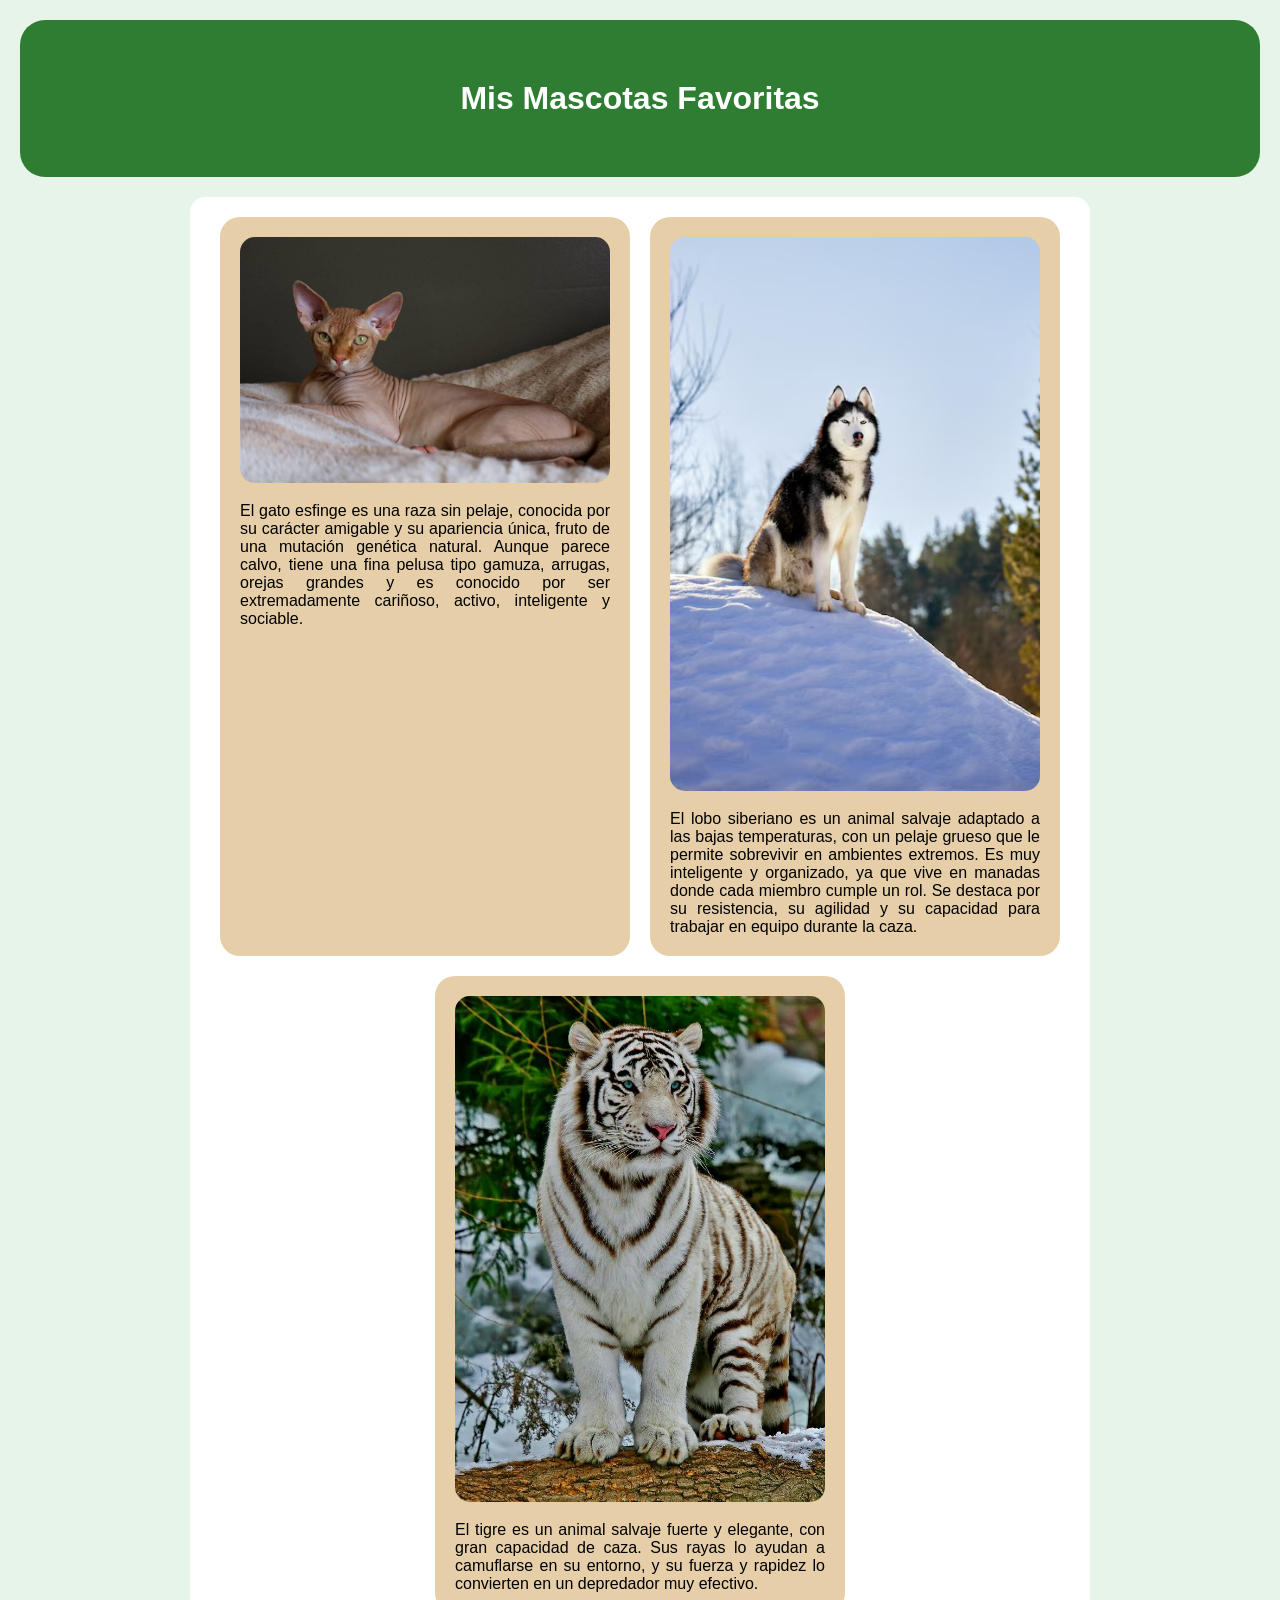
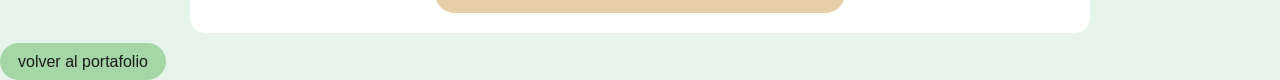
==== mascota.html @ ddca3182 "actualizacion" ====
<!DOCTYPE html>
<html>

<head>
  <meta charset="UTF-8">
  <meta name="viewport" content="width=device-width, initial-scale=1">
  <title>mis mascotas</title>
  <link rel="stylesheet" href="Styles.css">
</head>

<body>
  <header class="flax">
    <h1>Mis Mascotas Favoritas</h1>
  </header>
  
  <section class="cuerpo">
    <article class="imag">
      <img src="gato.JPG.JPG" alt="gato esfinge">
      <p>El gato esfinge es una raza sin pelaje, conocida por su carácter amigable y su apariencia única, fruto de una mutación genética natural. Aunque parece calvo, tiene una fina pelusa tipo gamuza, arrugas, orejas grandes y es conocido por ser extremadamente cariñoso, activo, inteligente y sociable.</p>
    </article>
    
    <article class="imag">
      <img src="lobo.JPG.AVIF" alt="lobo siberiano">
      <p>El lobo siberiano es un animal salvaje adaptado a las bajas temperaturas, con un pelaje grueso que le permite sobrevivir en ambientes extremos. Es muy inteligente y organizado, ya que vive en manadas donde cada miembro cumple un rol. Se destaca por su resistencia, su agilidad y su capacidad para trabajar en equipo durante la caza.</p>
    </article>
    
    <article class="imag">
      <img src="tigre.JPG.JPG" alt="tigre">
      <p>El tigre es un animal salvaje fuerte y elegante, con gran capacidad de caza. Sus rayas lo ayudan a camuflarse en su entorno, y su fuerza y rapidez lo convierten en un depredador muy efectivo.</p>
    </article>
  </section>
  
  <a  href="index.html">volver al portafolio</a>
</body>

</html>
---- Styles.css ----
* {
  margin: 0;
  padding: 0;
  box-sizing: border-box;
}

body {
  font-family: Montserrat, sans-serif;
  background-color: #e6f4ea;
  color: black;
}

.header {
  background-color: #2e7d32;
  color: white;
  padding: 60px 20px;
  text-align: center;
  border-radius: 25px;
  margin: 20px;
  box-shadow: 0px 4px 10px rgba(0, 0, 0, 0.2);
}

.header h1 {
  font-size: 40px;
  font-family: serif;
}

.botones {
  display: flex;
  flex-wrap: wrap;
  justify-content: center;
  gap: 15px;
}

.botones a {
  text-decoration: none;
  color: #1b1b1b;
  background-color: #a5d6a7;
  padding: 10px 18px;
  border-radius: 20px;
  transition: all 0.3s ease;
  font-weight: 500;
}

.botones a:hover {
  transform: translateY(-4px);
  background-color: #66bb6a;
  box-shadow: 0px 8px 15px rgba(0, 0, 0, 0.2);
}

.seccion {
  background-color: white;
  padding: 20px;
  margin: 20px;
  border-radius: 15px;
  box-shadow: 0px 2px 8px rgba(0, 0, 0, 0.1);
}

input,
textarea {
  width: 261px;
  margin: 8px 8px 8px 0;
  box-shadow: 10px 20px 20px rgba(4, 6, 7, 0.2);
  border-radius: 12px;
}

.flax {
  background-color: #2e7d32;
  color: white;
  padding: 60px 20px;
  text-align: center;
  border-radius: 25px;
  margin: 20px;
}

.cuerpo {
  background-color: white;
  padding: 20px;
  margin: 20px auto;
  border-radius: 15px;
  max-width: 900px;
  display: flex;
  flex-wrap: wrap;
  gap: 20px;
  justify-content: center;
}

.imag {
  background-color: #e6cfa8;
  padding: 20px;
  border-radius: 20px;
  flex: 1 1 calc(50% - 20px);
  max-width: calc(50% - 20px);
}

.imag img {
  width: 100%;
  height: auto;
  border-radius: 15px;
  margin-bottom: 15px;
}

.imag p {
  text-align: justify;
}

@media (max-width: 600px) {
  .imag {
    flex: 1 1 100%;
    max-width: 100%;
  }
  
  .header h1 {
    font-size: 28px;
  }
}
a{
  text-decoration: none;
  color: #1b1b1b;
  background-color: #a5d6a7;
  padding: 10px 18px;
  border-radius: 20px;
  transition: all 0.3s ease;
  font-weight: 500;
  
}

a:hover{
  transform: translateY(-4px);
  background-color: #66bb6a;
  box-shadow: 0px 8px 15px rgba(0, 0, 0, 0.2);
  
}
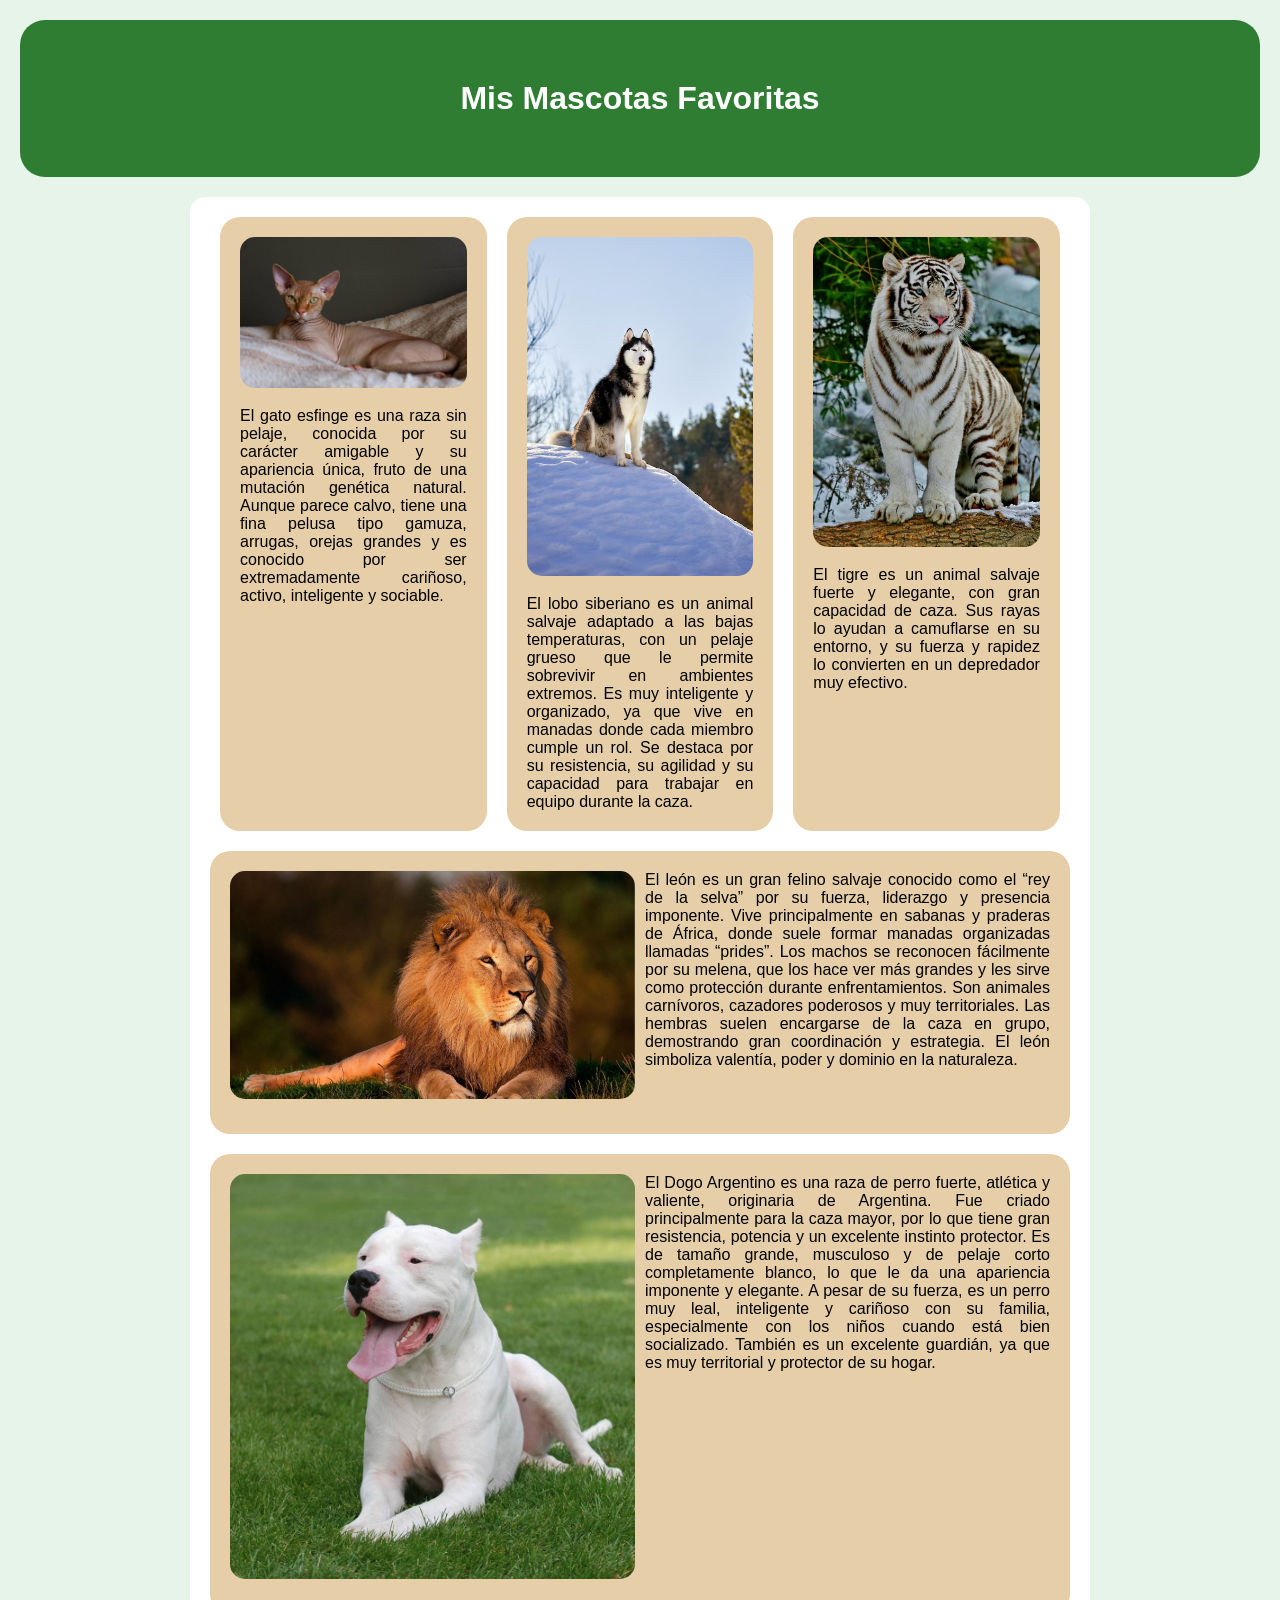
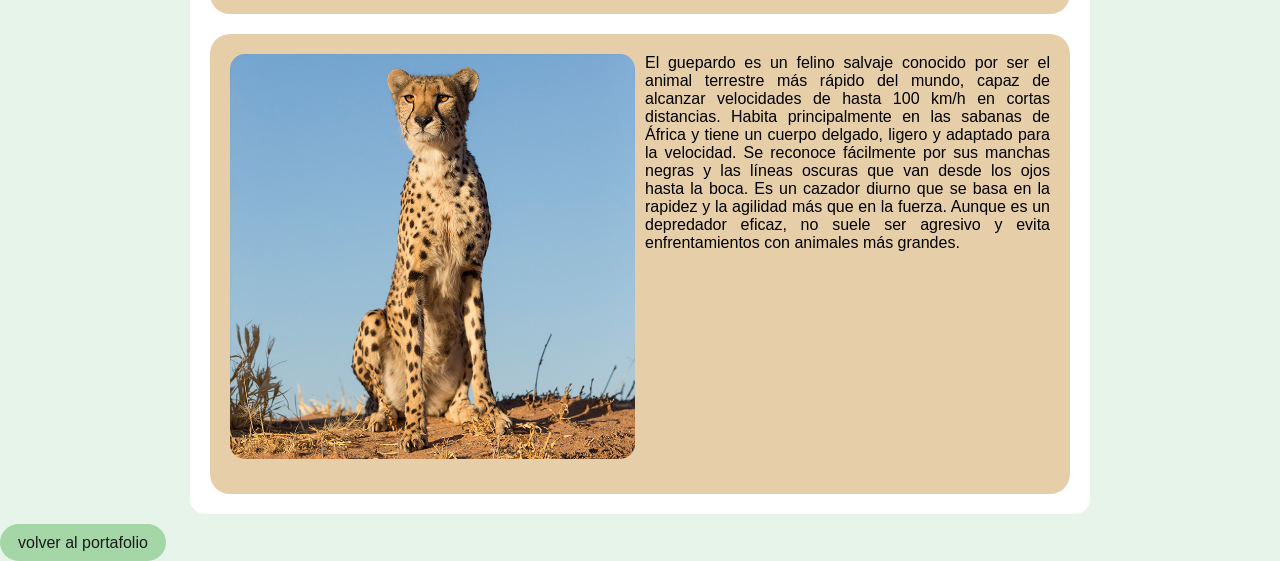
==== commit eb060740: "nuevo" ====
--- a/mascota.html
+++ b/mascota.html
@@ -15,19 +15,40 @@
   
   <section class="cuerpo">
     <article class="imag">
-      <img src="gato.JPG.JPG" alt="gato esfinge">
+      <img src="imagenes/gato.JPG" alt="gato esfinge">
       <p>El gato esfinge es una raza sin pelaje, conocida por su carácter amigable y su apariencia única, fruto de una mutación genética natural. Aunque parece calvo, tiene una fina pelusa tipo gamuza, arrugas, orejas grandes y es conocido por ser extremadamente cariñoso, activo, inteligente y sociable.</p>
     </article>
     
     <article class="imag">
-      <img src="lobo.JPG.AVIF" alt="lobo siberiano">
+      <img src="imagenes/lobo.AVIF" alt="lobo siberiano">
       <p>El lobo siberiano es un animal salvaje adaptado a las bajas temperaturas, con un pelaje grueso que le permite sobrevivir en ambientes extremos. Es muy inteligente y organizado, ya que vive en manadas donde cada miembro cumple un rol. Se destaca por su resistencia, su agilidad y su capacidad para trabajar en equipo durante la caza.</p>
     </article>
     
     <article class="imag">
-      <img src="tigre.JPG.JPG" alt="tigre">
+      <img src="imagenes/tigre.JPG" alt="tigre">
       <p>El tigre es un animal salvaje fuerte y elegante, con gran capacidad de caza. Sus rayas lo ayudan a camuflarse en su entorno, y su fuerza y rapidez lo convierten en un depredador muy efectivo.</p>
     </article>
+    <article class="grid">
+      <img src="imagenes/leon.jpeg" alt="leon" />
+      <p>
+        El león es un gran felino salvaje conocido como el “rey de la selva” por su fuerza, liderazgo y presencia imponente. Vive principalmente en sabanas y praderas de África, donde suele formar manadas organizadas llamadas “prides”. Los machos se reconocen fácilmente por su melena, que los hace ver más grandes y les sirve como protección durante enfrentamientos. Son animales carnívoros, cazadores poderosos y muy territoriales. Las hembras suelen encargarse de la caza en grupo, demostrando gran coordinación y estrategia. El león simboliza valentía, poder y dominio en la naturaleza.
+      </p>
+      
+    </article>
+    
+    <article class="grid">
+      <img src="imagenes/dogo.jpeg" alt="dogo argentino" />
+      <p>El Dogo Argentino es una raza de perro fuerte, atlética y valiente, originaria de Argentina. Fue criado principalmente para la caza mayor, por lo que tiene gran resistencia, potencia y un excelente instinto protector. Es de tamaño grande, musculoso y de pelaje corto completamente blanco, lo que le da una apariencia imponente y elegante. A pesar de su fuerza, es un perro muy leal, inteligente y cariñoso con su familia, especialmente con los niños cuando está bien socializado. También es un excelente guardián, ya que es muy territorial y protector de su hogar.</p>
+      
+    </article >
+    
+    <article class="grid">
+      <img src="imagenes/guepardo.jpeg" alt="guepardo" />
+      <p>El guepardo es un felino salvaje conocido por ser el animal terrestre más rápido del mundo, capaz de alcanzar velocidades de hasta 100 km/h en cortas distancias. Habita principalmente en las sabanas de África y tiene un cuerpo delgado, ligero y adaptado para la velocidad. Se reconoce fácilmente por sus manchas negras y las líneas oscuras que van desde los ojos hasta la boca. Es un cazador diurno que se basa en la rapidez y la agilidad más que en la fuerza. Aunque es un depredador eficaz, no suele ser agresivo y evita enfrentamientos con animales más grandes.</p>
+      
+    </article>
+   
+    
   </section>
   
   <a  href="index.html">volver al portafolio</a>
--- a/Styles.css
+++ b/Styles.css
@@ -11,6 +11,9 @@
 }
 
 .header {
+  display: flex;
+  align-items: center;
+  justify-content: space-between;
   background-color: #2e7d32;
   color: white;
   padding: 60px 20px;
@@ -27,8 +30,9 @@
 
 .botones {
   display: flex;
-  flex-wrap: wrap;
-  justify-content: center;
+  flex-direction: column;
+  justify-content: flex-end;
+  align-items: center;
   gap: 15px;
 }
 
@@ -55,6 +59,14 @@
   border-radius: 15px;
   box-shadow: 0px 2px 8px rgba(0, 0, 0, 0.1);
 }
+
+#mis-proyectos ul {
+  display: grid;
+  grid-template-columns: repeat(auto-fit, minmax(250px, 1fr));
+  gap: 10px;
+}
+
+
 
 input,
 textarea {
@@ -83,15 +95,17 @@
   flex-wrap: wrap;
   gap: 20px;
   justify-content: center;
+  
 }
 
 .imag {
   background-color: #e6cfa8;
   padding: 20px;
   border-radius: 20px;
-  flex: 1 1 calc(50% - 20px);
-  max-width: calc(50% - 20px);
+  flex: 1 1 calc(33.33% - 20px);
+  max-width: calc(33.33% - 20px);
 }
+
 
 .imag img {
   width: 100%;
@@ -104,6 +118,27 @@
   text-align: justify;
 }
 
+.grid {
+  display: grid;
+  grid-template-columns: repeat(auto-fit, minmax(250px, 1fr));
+  gap: 10px;
+  background-color: #e6cfa8;
+  padding: 20px;
+  border-radius: 20px;
+
+}
+.grid img {
+  width: 100%;
+  height: auto;
+  border-radius: 15px;
+  margin-bottom: 15px;
+}
+
+.grid p {
+  text-align: justify;
+}
+
+
 @media (max-width: 600px) {
   .imag {
     flex: 1 1 100%;
@@ -114,6 +149,13 @@
     font-size: 28px;
   }
 }
+
+@media (max-width: 600px) {
+  .grid {
+    grid-template-columns: 1fr;
+  }
+}
+
 a{
   text-decoration: none;
   color: #1b1b1b;
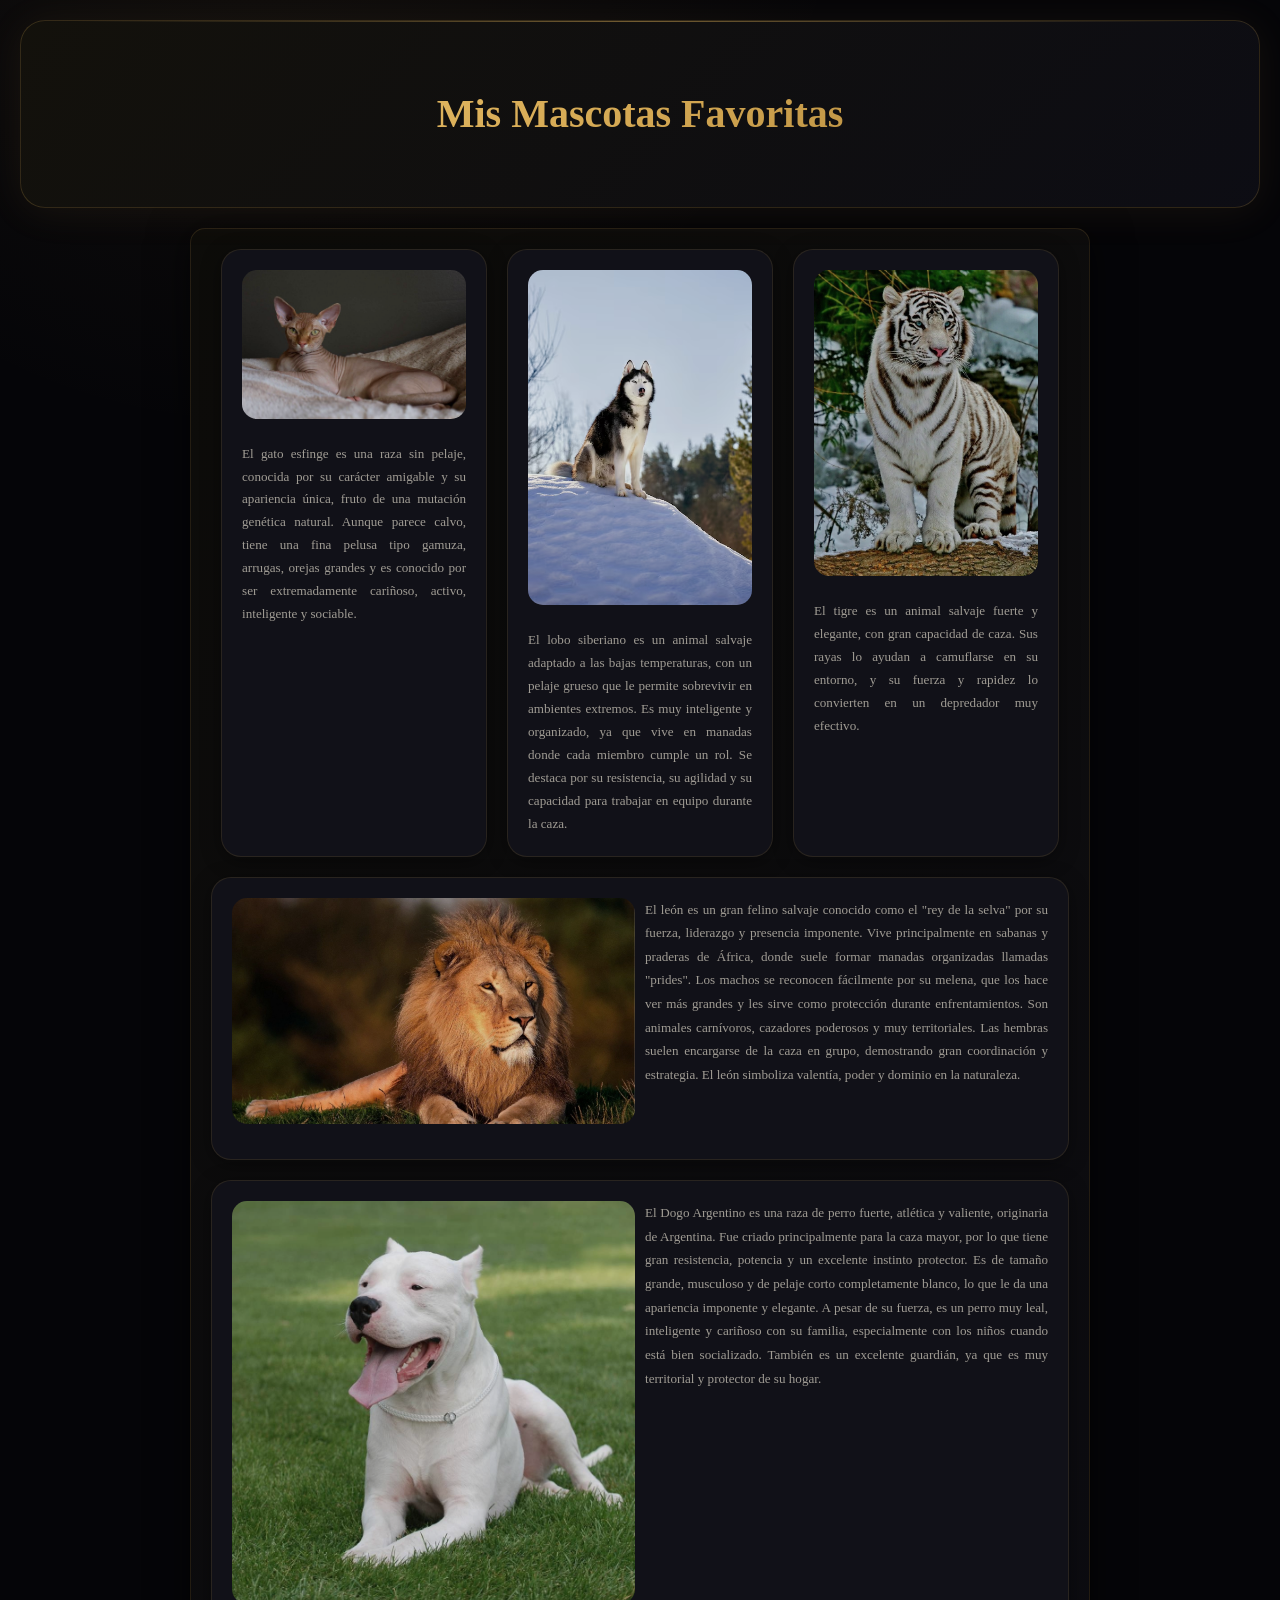
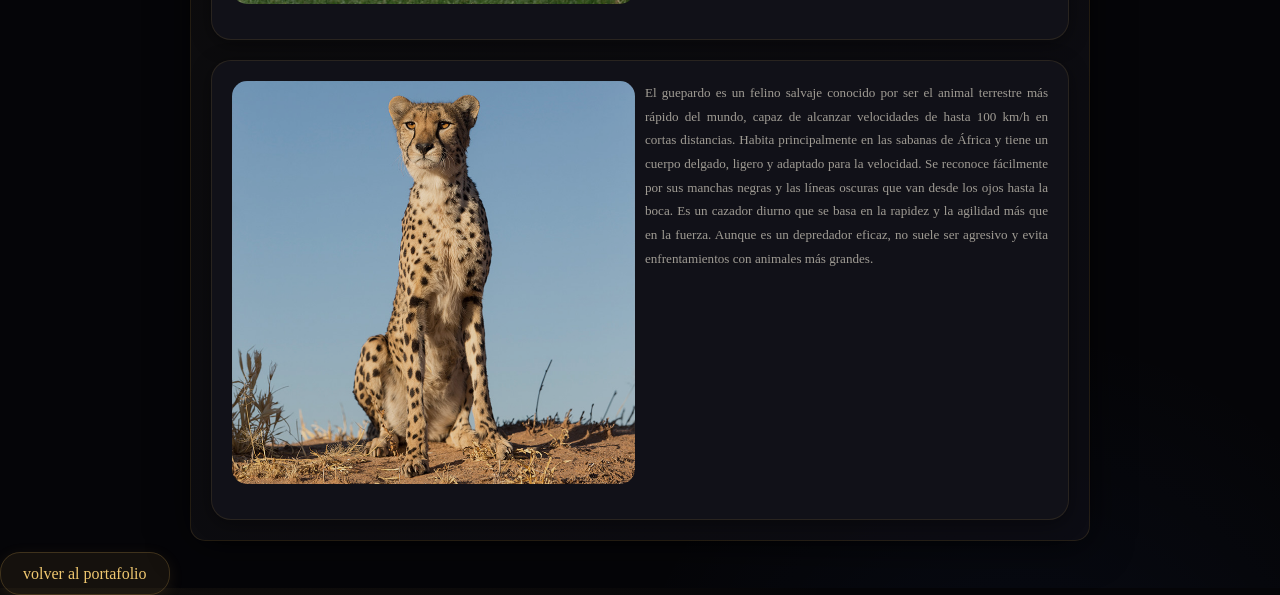
==== commit 3c350dea: "Fix HTML formatting and clean up code" ====
--- a/mascota.html
+++ b/mascota.html
@@ -1,13 +1,11 @@
 <!DOCTYPE html>
 <html>
-
 <head>
   <meta charset="UTF-8">
   <meta name="viewport" content="width=device-width, initial-scale=1">
   <title>mis mascotas</title>
   <link rel="stylesheet" href="Styles.css">
 </head>
-
 <body>
   <header class="flax">
     <h1>Mis Mascotas Favoritas</h1>
@@ -28,30 +26,25 @@
       <img src="imagenes/tigre.JPG" alt="tigre">
       <p>El tigre es un animal salvaje fuerte y elegante, con gran capacidad de caza. Sus rayas lo ayudan a camuflarse en su entorno, y su fuerza y rapidez lo convierten en un depredador muy efectivo.</p>
     </article>
+
     <article class="grid">
       <img src="imagenes/leon.jpeg" alt="leon" />
       <p>
-        El león es un gran felino salvaje conocido como el “rey de la selva” por su fuerza, liderazgo y presencia imponente. Vive principalmente en sabanas y praderas de África, donde suele formar manadas organizadas llamadas “prides”. Los machos se reconocen fácilmente por su melena, que los hace ver más grandes y les sirve como protección durante enfrentamientos. Son animales carnívoros, cazadores poderosos y muy territoriales. Las hembras suelen encargarse de la caza en grupo, demostrando gran coordinación y estrategia. El león simboliza valentía, poder y dominio en la naturaleza.
+        El león es un gran felino salvaje conocido como el "rey de la selva" por su fuerza, liderazgo y presencia imponente. Vive principalmente en sabanas y praderas de África, donde suele formar manadas organizadas llamadas "prides". Los machos se reconocen fácilmente por su melena, que los hace ver más grandes y les sirve como protección durante enfrentamientos. Son animales carnívoros, cazadores poderosos y muy territoriales. Las hembras suelen encargarse de la caza en grupo, demostrando gran coordinación y estrategia. El león simboliza valentía, poder y dominio en la naturaleza.
       </p>
-      
     </article>
     
     <article class="grid">
       <img src="imagenes/dogo.jpeg" alt="dogo argentino" />
       <p>El Dogo Argentino es una raza de perro fuerte, atlética y valiente, originaria de Argentina. Fue criado principalmente para la caza mayor, por lo que tiene gran resistencia, potencia y un excelente instinto protector. Es de tamaño grande, musculoso y de pelaje corto completamente blanco, lo que le da una apariencia imponente y elegante. A pesar de su fuerza, es un perro muy leal, inteligente y cariñoso con su familia, especialmente con los niños cuando está bien socializado. También es un excelente guardián, ya que es muy territorial y protector de su hogar.</p>
-      
-    </article >
+    </article>
     
     <article class="grid">
       <img src="imagenes/guepardo.jpeg" alt="guepardo" />
       <p>El guepardo es un felino salvaje conocido por ser el animal terrestre más rápido del mundo, capaz de alcanzar velocidades de hasta 100 km/h en cortas distancias. Habita principalmente en las sabanas de África y tiene un cuerpo delgado, ligero y adaptado para la velocidad. Se reconoce fácilmente por sus manchas negras y las líneas oscuras que van desde los ojos hasta la boca. Es un cazador diurno que se basa en la rapidez y la agilidad más que en la fuerza. Aunque es un depredador eficaz, no suele ser agresivo y evita enfrentamientos con animales más grandes.</p>
-      
     </article>
-   
-    
   </section>
   
-  <a  href="index.html">volver al portafolio</a>
+  <a href="index.html">volver al portafolio</a>
 </body>
-
 </html>
--- a/Styles.css
+++ b/Styles.css
@@ -1,3 +1,22 @@
+/* Variables globales de color y tipografía */
+:root {
+  --color-oro: #d4a853;
+  --color-oro-claro: #f0c870;
+  --color-oro-oscuro: #a07830;
+  --color-oro-rgba: rgba(212, 168, 83, 0.08);
+  --color-oro-borde: rgba(212, 168, 83, 0.22);
+  --color-oro-hover: rgba(212, 168, 83, 0.18);
+  --color-fondo: #050508;
+  --color-texto: #e8e6e0;
+  --color-texto-suave: #c8c4bc;
+  --color-texto-opaco: #a09c94;
+  --fuente-principal: Georgia, serif;
+  --fuente-titulo: 2.5rem;
+  --fuente-subtitulo: 1.25rem;
+  --fuente-cuerpo: 0.9rem;
+  --fuente-pequena: 0.82rem;
+}
+
 * {
   margin: 0;
   padding: 0;
@@ -5,27 +24,62 @@
 }
 
 body {
-  font-family: Montserrat, sans-serif;
-  background-color: #e6f4ea;
-  color: black;
+  font-family: var(--fuente-principal);
+  background-color: var(--color-fondo);
+  background-image:
+    radial-gradient(ellipse 80% 50% at 20% -10%, rgba(212,168,83,0.07) 0%, transparent 60%),
+    radial-gradient(ellipse 60% 40% at 80% 110%, rgba(59,123,255,0.06) 0%, transparent 55%);
+  color: var(--color-texto);
+  width: 100%;
+  min-height: 100vh;
+  line-height: 1.65;
 }
 
 .header {
   display: flex;
   align-items: center;
   justify-content: space-between;
-  background-color: #2e7d32;
+  background: linear-gradient(135deg, rgba(20,18,12,0.95), rgba(13,13,20,0.98));
+  background-repeat: no-repeat;
+  background-size: cover;
+  background-position: center;
   color: white;
   padding: 60px 20px;
   text-align: center;
   border-radius: 25px;
   margin: 20px;
-  box-shadow: 0px 4px 10px rgba(0, 0, 0, 0.2);
+  border: 1px solid rgba(212,168,83,0.2);
+  box-shadow: 0 4px 40px rgba(212,168,83,0.08), inset 0 1px 0 rgba(212,168,83,0.1);
+  position: relative;
+  overflow: hidden;
+}
+
+.header::after {
+  content: '';
+  position: absolute;
+  top: 0; left: 52px; right: 52px;
+  height: 1px;
+  background: linear-gradient(90deg, transparent, var(--color-oro), transparent);
+  opacity: 0.5;
 }
 
 .header h1 {
-  font-size: 40px;
-  font-family: serif;
+  font-family: var(--fuente-principal);
+  font-size: var(--fuente-titulo);
+  font-weight: 900;
+  background: linear-gradient(135deg, var(--color-oro-claro) 0%, var(--color-oro) 50%, var(--color-oro-oscuro) 100%);
+  -webkit-background-clip: text;
+  -webkit-text-fill-color: transparent;
+  background-clip: text;
+  position: relative;
+  z-index: 1;
+}
+
+/* Estilos comunes para botones y enlaces de navegación */
+.botones,
+button {
+  position: relative;
+  z-index: 1;
 }
 
 .botones {
@@ -37,56 +91,189 @@
 }
 
 .botones a {
+  background: var(--color-oro-rgba);
+  color: var(--color-oro-claro);
+  padding: 12px 20px;
+  border-radius: 20px;
   text-decoration: none;
-  color: #1b1b1b;
-  background-color: #a5d6a7;
-  padding: 10px 18px;
-  border-radius: 20px;
+  backdrop-filter: blur(10px);
+  border: 1px solid var(--color-oro-borde);
+  box-shadow: 0 4px 15px rgba(212,168,83,0.1);
   transition: all 0.3s ease;
-  font-weight: 500;
 }
 
 .botones a:hover {
-  transform: translateY(-4px);
-  background-color: #66bb6a;
-  box-shadow: 0px 8px 15px rgba(0, 0, 0, 0.2);
+  background: var(--color-oro-hover);
+  border-color: rgba(212,168,83,0.55);
+  box-shadow: 0 6px 20px rgba(212,168,83,0.25);
+  transform: scale(1.05);
 }
 
 .seccion {
-  background-color: white;
+  background: linear-gradient(135deg, rgba(20,18,14,0.85), rgba(13,13,20,0.9));
+  background-repeat: no-repeat;
+  background-position: center;
   padding: 20px;
   margin: 20px;
   border-radius: 15px;
-  box-shadow: 0px 2px 8px rgba(0, 0, 0, 0.1);
+  border: 1px solid rgba(212,168,83,0.15);
+  box-shadow: 0 4px 30px rgba(212,168,83,0.05);
+  color: white;
+}
+
+.seccion h3 {
+  font-family: var(--fuente-principal);
+  font-size: var(--fuente-subtitulo);
+  color: var(--color-oro);
+  margin-bottom: 14px;
+  padding-bottom: 12px;
+  border-bottom: 1px solid rgba(212,168,83,0.15);
+  position: relative;
+}
+
+.seccion h3::after {
+  content: '';
+  position: absolute;
+  bottom: -1px; left: 0;
+  width: 40px; height: 1px;
+  background: var(--color-oro);
+  box-shadow: 0 0 8px var(--color-oro);
+}
+
+.seccion p {
+  color: var(--color-texto-suave);
+  font-size: var(--fuente-cuerpo);
+  font-weight: 300;
+  line-height: 1.8;
 }
 
 #mis-proyectos ul {
   display: grid;
   grid-template-columns: repeat(auto-fit, minmax(250px, 1fr));
   gap: 10px;
-}
-
-
-
+  list-style: none;
+  margin-top: 4px;
+}
+
+#mis-proyectos ul li {
+  background: rgba(212,168,83,0.04);
+  border: 1px solid rgba(212,168,83,0.15);
+  border-radius: 16px;
+  padding: 20px 22px;
+  font-size: var(--fuente-cuerpo);
+  color: var(--color-texto-suave);
+  transition: all 0.25s ease;
+  line-height: 1.75;
+}
+
+#mis-proyectos ul li:hover {
+  border-color: rgba(212,168,83,0.4);
+  background: rgba(212,168,83,0.08);
+  transform: translateY(-3px);
+  box-shadow: 0 12px 30px rgba(0,0,0,0.4);
+}
+
+#bienvenidos{
+  background: linear-gradient(135deg, rgba(20,18,14,0.85), rgba(13,13,20,0.9));
+  background-repeat: no-repeat;
+  background-position: center;
+  padding: 20px;
+  margin: 20px;
+  border-radius: 15px;
+  border: 1px solid rgba(212,168,83,0.15);
+  box-shadow: 0 4px 30px rgba(212,168,83,0.05);
+  color: white;
+  text-align: center;
+  font-size: 1.2rem;
+}
+
+/* Estilos comunes para inputs y textarea */
 input,
 textarea {
-  width: 261px;
-  margin: 8px 8px 8px 0;
-  box-shadow: 10px 20px 20px rgba(4, 6, 7, 0.2);
+  width: 100%;
+  margin: 8px 0;
+  padding: 12px 14px;
   border-radius: 12px;
+  border: 1px solid rgba(212,168,83,0.15);
+  background: rgba(255,255,255,0.03);
+  color: var(--color-texto);
+  font-size: var(--fuente-cuerpo);
+  outline: none;
+  transition: all 0.2s ease;
+  box-sizing: border-box;
+}
+
+input:focus, textarea:focus {
+  border-color: rgba(212,168,83,0.5);
+  background: rgba(212,168,83,0.05);
+  box-shadow: 0 0 0 3px rgba(212,168,83,0.08);
+}
+
+input::placeholder, textarea::placeholder {
+  color: #7a7870;
+}
+
+button {
+  margin-top: 10px;
+  padding: 12px 28px;
+  border-radius: 50px;
+  border: 1px solid rgba(212,168,83,0.35);
+  background: linear-gradient(135deg, rgba(212,168,83,0.15), rgba(212,168,83,0.08));
+  color: var(--color-oro-claro);
+  font-weight: 600;
+  font-size: var(--fuente-cuerpo);
+  cursor: pointer;
+  transition: all 0.28s ease;
+}
+
+button:hover {
+  background: linear-gradient(135deg, rgba(212,168,83,0.3), rgba(212,168,83,0.18));
+  border-color: rgba(212,168,83,0.65);
+  box-shadow: 0 0 24px rgba(212,168,83,0.25);
+  transform: scale(1.05);
 }
 
 .flax {
-  background-color: #2e7d32;
+  background: linear-gradient(135deg, rgba(20,18,12,0.95), rgba(13,13,20,0.98));
+  background-repeat: no-repeat;
+  background-size: cover;
+  background-position: center;
   color: white;
   padding: 60px 20px;
   text-align: center;
   border-radius: 25px;
   margin: 20px;
+  border: 1px solid rgba(212,168,83,0.2);
+  box-shadow: 0 4px 40px rgba(212,168,83,0.08);
+  position: relative;
+  overflow: hidden;
+}
+
+.flax::after {
+  content: '';
+  position: absolute;
+  top: 0; left: 52px; right: 52px;
+  height: 1px;
+  background: linear-gradient(90deg, transparent, var(--color-oro), transparent);
+  opacity: 0.5;
+}
+
+.flax h1 {
+  font-family: var(--fuente-principal);
+  font-size: var(--fuente-titulo);
+  font-weight: 900;
+  background: linear-gradient(135deg, var(--color-oro-claro) 0%, var(--color-oro) 50%, var(--color-oro-oscuro) 100%);
+  -webkit-background-clip: text;
+  -webkit-text-fill-color: transparent;
+  background-clip: text;
 }
 
 .cuerpo {
-  background-color: white;
+  background: linear-gradient(135deg, rgba(14,13,10,0.92), rgba(13,13,20,0.92));
+  background-repeat: no-repeat;
+  background-size: cover;
+  background-position: center;
+  color: white;
   padding: 20px;
   margin: 20px auto;
   border-radius: 15px;
@@ -95,81 +282,188 @@
   flex-wrap: wrap;
   gap: 20px;
   justify-content: center;
-  
+  border: 1px solid rgba(212,168,83,0.15);
+  box-shadow: 0 4px 40px rgba(0,0,0,0.6);
 }
 
 .imag {
-  background-color: #e6cfa8;
+  background: #111118;
+  background-repeat: no-repeat;
+  background-size: cover;
+  background-position: center;
   padding: 20px;
   border-radius: 20px;
   flex: 1 1 calc(33.33% - 20px);
   max-width: calc(33.33% - 20px);
-}
-
-
+  border: 1px solid rgba(212,168,83,0.12);
+  box-shadow: 0 4px 20px rgba(0,0,0,0.4);
+  transition: 0.4s;
+}
+
+.imag:hover {
+  transform: translateY(-12px);
+  border-color: rgba(212,168,83,0.38);
+  box-shadow: 0 20px 50px rgba(0,0,0,0.6), 0 0 30px rgba(212,168,83,0.08);
+}
+
+/* Imágenes responsivas */
 .imag img {
   width: 100%;
+  max-width: 100%;
   height: auto;
+  object-fit: cover;
   border-radius: 15px;
   margin-bottom: 15px;
+  filter: saturate(0.85) brightness(0.9);
+  transition: filter 0.3s ease;
+}
+
+.imag:hover img {
+  filter: saturate(1.05) brightness(1);
 }
 
 .imag p {
   text-align: justify;
+  font-size: var(--fuente-pequena);
+  color: var(--color-texto-opaco);
+  line-height: 1.75;
 }
 
 .grid {
   display: grid;
   grid-template-columns: repeat(auto-fit, minmax(250px, 1fr));
   gap: 10px;
-  background-color: #e6cfa8;
+  background: #111118;
+  background-repeat: no-repeat;
+  background-size: cover;
+  background-position: center;
   padding: 20px;
   border-radius: 20px;
-
-}
+  border: 1px solid rgba(212,168,83,0.12);
+  box-shadow: 0 4px 20px rgba(0,0,0,0.4);
+  transition: all 0.3s ease;
+}
+
+.grid:hover {
+  border-color: rgba(212,168,83,0.32);
+  box-shadow: 0 12px 40px rgba(0,0,0,0.5);
+}
+
+/* Imágenes responsivas */
 .grid img {
   width: 100%;
+  max-width: 100%;
   height: auto;
   border-radius: 15px;
   margin-bottom: 15px;
+  filter: saturate(0.85) brightness(0.9);
+  transition: filter 0.3s ease;
+}
+
+.grid:hover img {
+  filter: saturate(1) brightness(0.98);
 }
 
 .grid p {
   text-align: justify;
-}
-
-
+  font-size: var(--fuente-pequena);
+  color: var(--color-texto-opaco);
+  line-height: 1.8;
+}
+
+a {
+  background: var(--color-oro-rgba);
+  color: var(--color-oro-claro);
+  padding: 12px 22px;
+  border-radius: 20px;
+  text-decoration: none;
+  backdrop-filter: blur(10px);
+  border: 1px solid var(--color-oro-borde);
+  box-shadow: 0 4px 15px rgba(212,168,83,0.1);
+  transition: all 0.3s ease;
+}
+
+a:hover {
+  background: var(--color-oro-hover);
+  border-color: rgba(212,168,83,0.55);
+  box-shadow: 0 6px 20px rgba(212,168,83,0.25);
+  transform: scale(1.05);
+}
+
+/* =====================
+   MEDIA QUERIES
+   ===================== */
+
+/* Móviles — pantallas pequeñas (max 600px) */
 @media (max-width: 600px) {
+
+  /* Menú de navegación en columna */
+  .header {
+    flex-direction: column;
+    gap: 20px;
+    text-align: center;
+  }
+
+  .header h1 {
+    font-size: 1.75rem;
+  }
+
+  .botones {
+    flex-direction: column;
+    width: 100%;
+  }
+
+  /* Proyectos en 1 columna */
+  #mis-proyectos ul {
+    grid-template-columns: 1fr;
+  }
+
+  /* Galería de imágenes en 2 columnas */
+  .cuerpo {
+    display: grid;
+    grid-template-columns: repeat(2, 1fr);
+  }
+
   .imag {
     flex: 1 1 100%;
     max-width: 100%;
   }
-  
-  .header h1 {
-    font-size: 28px;
-  }
-}
-
-@media (max-width: 600px) {
+
   .grid {
     grid-template-columns: 1fr;
   }
 }
 
-a{
-  text-decoration: none;
-  color: #1b1b1b;
-  background-color: #a5d6a7;
-  padding: 10px 18px;
-  border-radius: 20px;
-  transition: all 0.3s ease;
-  font-weight: 500;
-  
-}
-
-a:hover{
-  transform: translateY(-4px);
-  background-color: #66bb6a;
-  box-shadow: 0px 8px 15px rgba(0, 0, 0, 0.2);
-  
-}
+/* Tablets — pantallas medianas (601px a 900px) */
+@media (min-width: 601px) and (max-width: 900px) {
+
+  /* Proyectos en 2 columnas */
+  #mis-proyectos ul {
+    grid-template-columns: repeat(2, 1fr);
+  }
+
+  /* Galería en 3 columnas */
+  .cuerpo {
+    display: grid;
+    grid-template-columns: repeat(3, 1fr);
+  }
+
+  .imag {
+    flex: 1 1 calc(50% - 20px);
+    max-width: calc(50% - 20px);
+  }
+}
+
+/* Escritorio — pantallas grandes (más de 900px) */
+@media (min-width: 901px) {
+
+  /* Mantener layout de 3 columnas */
+  #mis-proyectos ul {
+    grid-template-columns: repeat(auto-fit, minmax(250px, 1fr));
+  }
+
+  .imag {
+    flex: 1 1 calc(33.33% - 20px);
+    max-width: calc(33.33% - 20px);
+  }
+}
